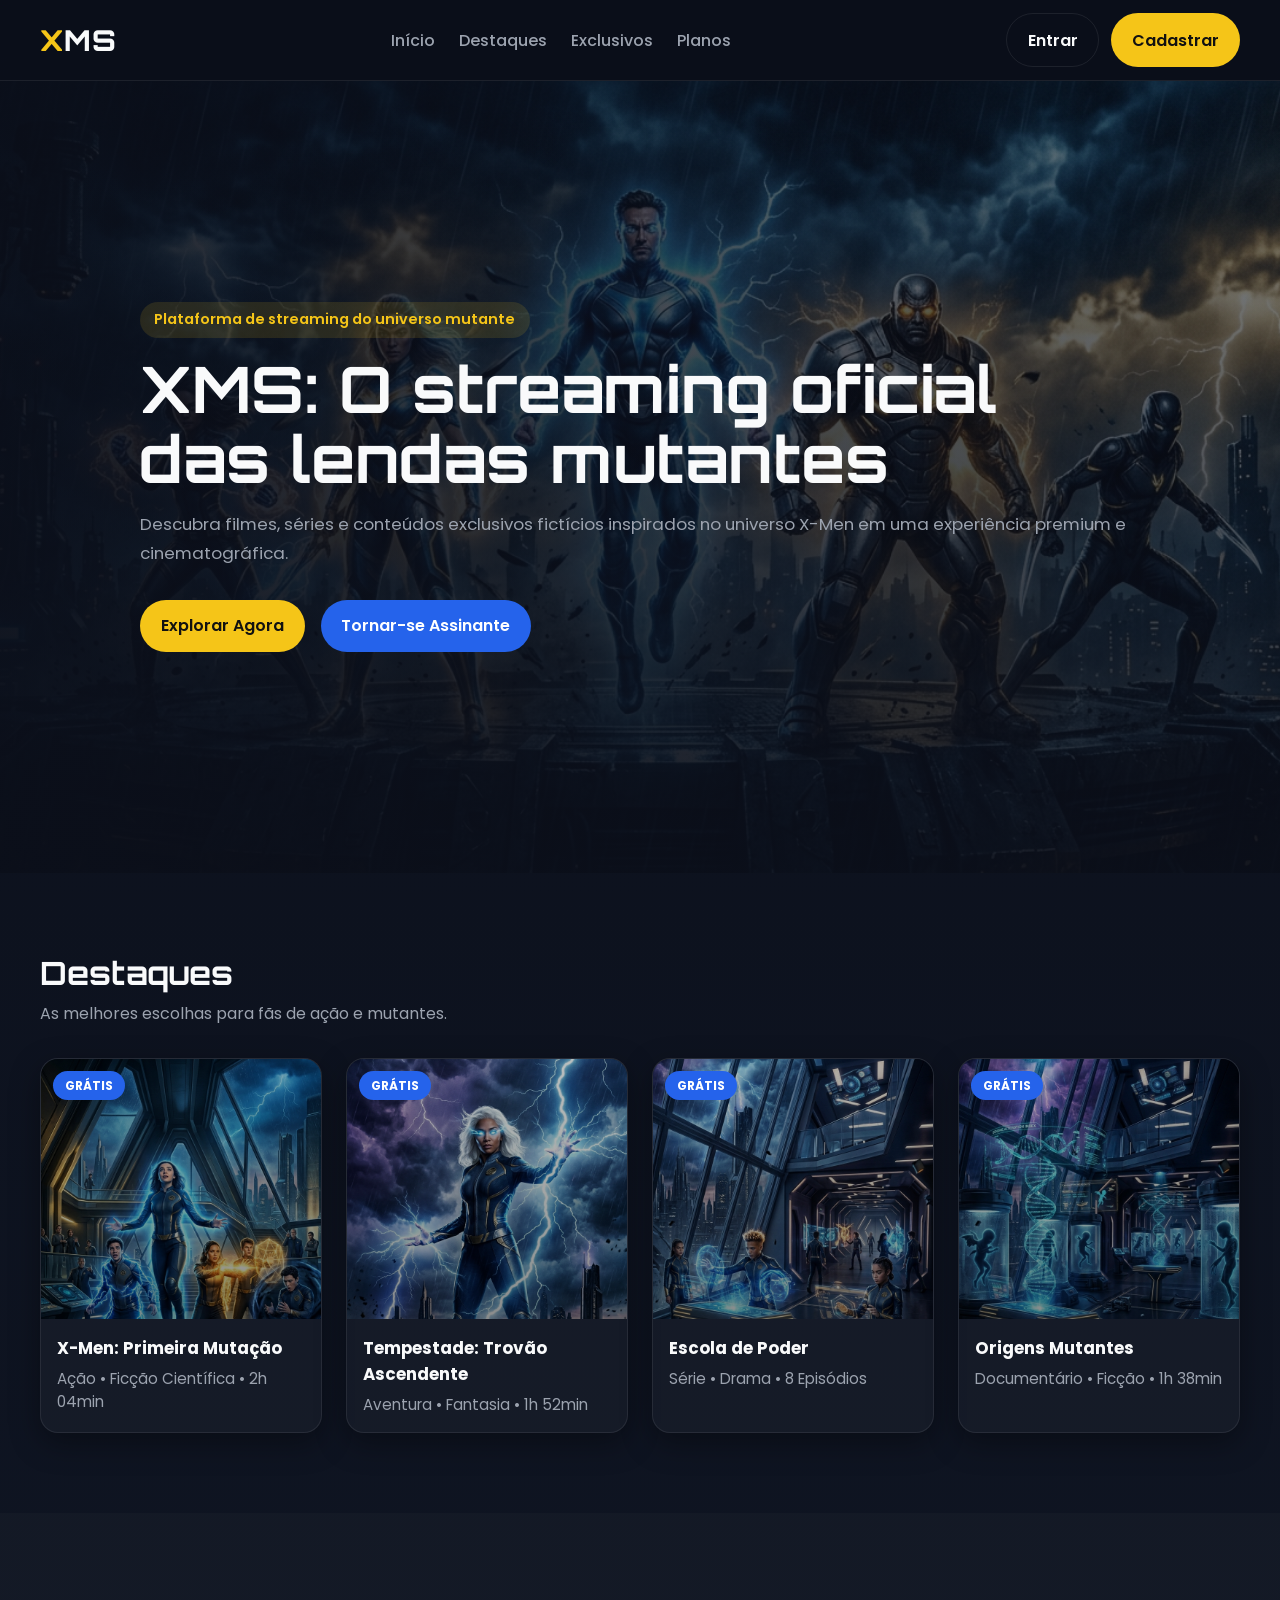
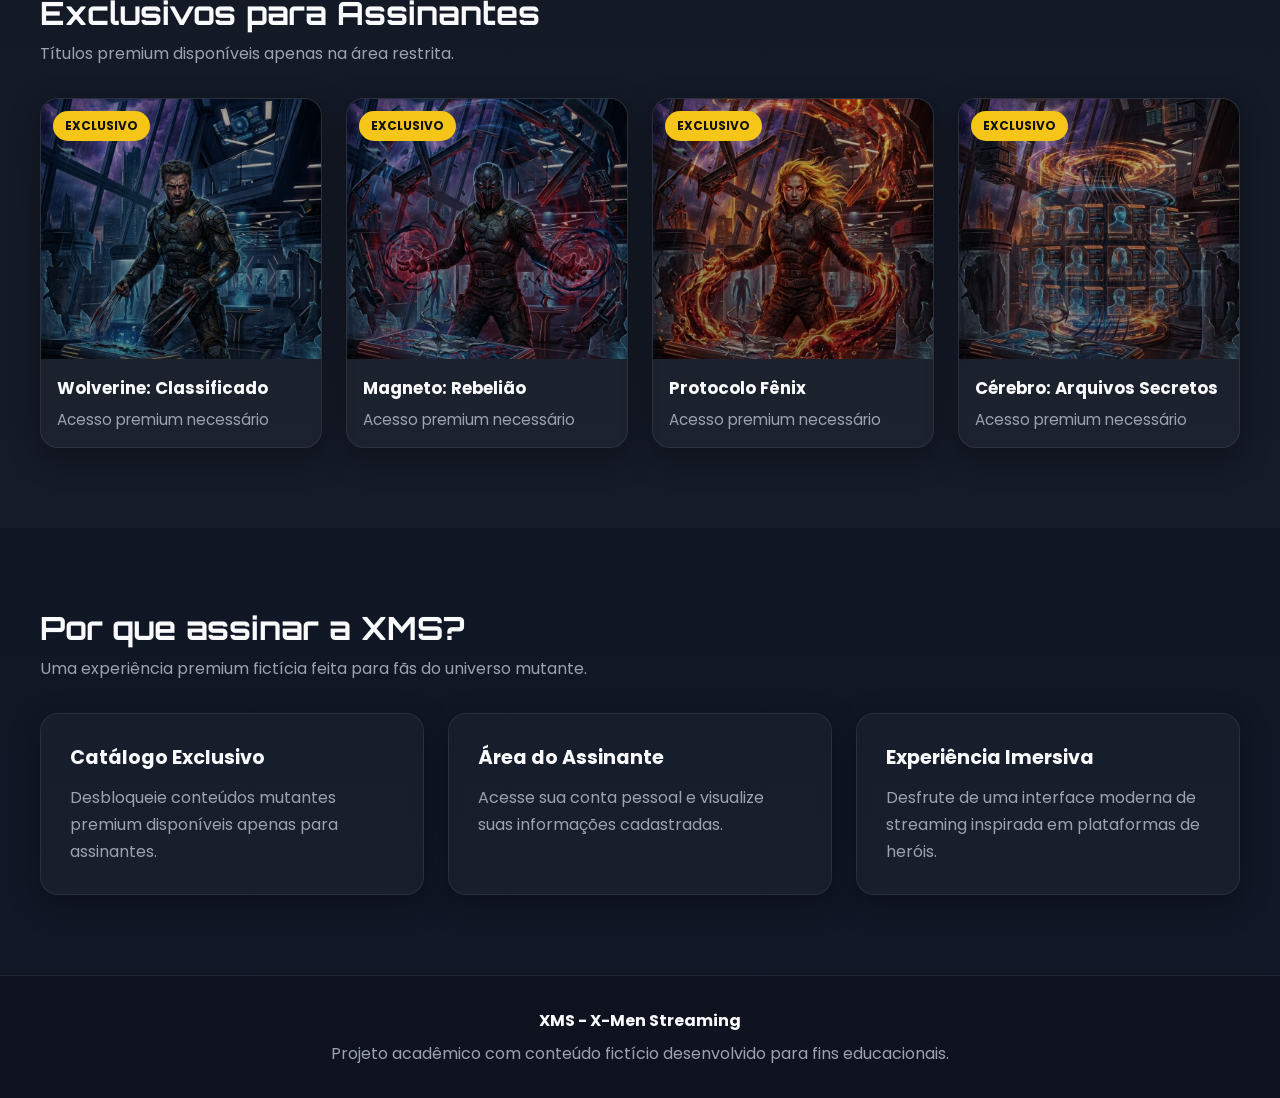
==== index.html @ 4f0c8105 "First  upload" ====
<!DOCTYPE html>
<html lang="pt-BR">
<head>
  <meta charset="UTF-8" />
  <meta name="viewport" content="width=device-width, initial-scale=1.0" />
  <title>XMS | X-Men Streaming</title>

  <link rel="preconnect" href="https://fonts.googleapis.com" />
  <link rel="preconnect" href="https://fonts.gstatic.com" crossorigin />
  <link href="https://fonts.googleapis.com/css2?family=Orbitron:wght@500;700;800&family=Poppins:wght@300;400;500;600;700&display=swap" rel="stylesheet" />

  <link rel="stylesheet" href="css/style.css" />
</head>
<body>
  <header class="header">
    <div class="container header-content">
      <a href="index.html" class="logo">
        <span class="logo-x">X</span>MS
      </a>

      <nav class="nav">
        <ul class="nav-list">
          <li><a href="#home">Início</a></li>
          <li><a href="#highlights">Destaques</a></li>
          <li><a href="#exclusive">Exclusivos</a></li>
          <li><a href="#plans">Planos</a></li>
        </ul>
      </nav>

      <div class="header-actions">
        <a href="login.html" class="btn btn-outline">Entrar</a>
        <a href="register.html" class="btn btn-primary">Cadastrar</a>
      </div>
    </div>
  </header>

  <main>
    <section class="hero" id="home">
      <div class="hero-overlay"></div>

      <div class="container hero-content">
        <span class="hero-tag">Plataforma de streaming do universo mutante</span>
        <h1>XMS: O streaming oficial das lendas mutantes</h1>
        <p>
          Descubra filmes, séries e conteúdos exclusivos fictícios inspirados no universo X-Men
          em uma experiência premium e cinematográfica.
        </p>

        <div class="hero-buttons">
          <a href="#highlights" class="btn btn-primary">Explorar Agora</a>
          <a href="register.html" class="btn btn-secondary">Tornar-se Assinante</a>
        </div>
      </div>
    </section>

    <section class="content-section" id="highlights">
      <div class="container">
        <div class="section-header">
          <h2>Destaques</h2>
          <p>As melhores escolhas para fãs de ação e mutantes.</p>
        </div>

        <div class="card-grid">
          <a href="first-mutation.html" class="content-card">
            <div class="card-image card-image-1">
              <span class="badge badge-free">GRÁTIS</span>
            </div>
            <div class="card-body">
              <h3>X-Men: Primeira Mutação</h3>
              <p>Ação • Ficção Científica • 2h 04min</p>
            </div>
          </a>

          <a href="storm-rising-thunder.html" class="content-card">
            <div class="card-image card-image-2">
              <span class="badge badge-free">GRÁTIS</span>
            </div>
            <div class="card-body">
              <h3>Tempestade: Trovão Ascendente</h3>
              <p>Aventura • Fantasia • 1h 52min</p>
            </div>
          </a>

          <a href="school-of-power.html" class="content-card">
            <div class="card-image card-image-3">
              <span class="badge badge-free">GRÁTIS</span>
            </div>
            <div class="card-body">
              <h3>Escola de Poder</h3>
              <p>Série • Drama • 8 Episódios</p>
            </div>
          </a>

          <a href="mutant-origins.html" class="content-card">
            <div class="card-image card-image-4">
              <span class="badge badge-free">GRÁTIS</span>
            </div>
            <div class="card-body">
              <h3>Origens Mutantes</h3>
              <p>Documentário • Ficção • 1h 38min</p>
            </div>
          </a>
        </div>
      </div>
    </section>

    <section class="content-section exclusive-section" id="exclusive">
      <div class="container">
        <div class="section-header">
          <h2>Exclusivos para Assinantes</h2>
          <p>Títulos premium disponíveis apenas na área restrita.</p>
        </div>

        <div class="card-grid">
          <a href="wolverine-classified.html" class="content-card">
            <div class="card-image card-image-5">
              <span class="badge badge-premium">EXCLUSIVO</span>
            </div>
            <div class="card-body">
              <h3>Wolverine: Classificado</h3>
              <p>Acesso premium necessário</p>
            </div>
          </a>

          <a href="magneto-rebellion.html" class="content-card">
            <div class="card-image card-image-6">
              <span class="badge badge-premium">EXCLUSIVO</span>
            </div>
            <div class="card-body">
              <h3>Magneto: Rebelião</h3>
              <p>Acesso premium necessário</p>
            </div>
          </a>

          <a href="phoenix-protocol.html" class="content-card">
            <div class="card-image card-image-7">
              <span class="badge badge-premium">EXCLUSIVO</span>
            </div>
            <div class="card-body">
              <h3>Protocolo Fênix</h3>
              <p>Acesso premium necessário</p>
            </div>
          </a>

          <a href="cerebro-secret-files.html" class="content-card">
            <div class="card-image card-image-8">
              <span class="badge badge-premium">EXCLUSIVO</span>
            </div>
            <div class="card-body">
              <h3>Cérebro: Arquivos Secretos</h3>
              <p>Acesso premium necessário</p>
            </div>
          </a>
        </div>
      </div>
    </section>

    <section class="plans-section" id="plans">
      <div class="container">
        <div class="section-header">
          <h2>Por que assinar a XMS?</h2>
          <p>Uma experiência premium fictícia feita para fãs do universo mutante.</p>
        </div>

        <div class="plans-grid">
          <article class="plan-card">
            <h3>Catálogo Exclusivo</h3>
            <p>Desbloqueie conteúdos mutantes premium disponíveis apenas para assinantes.</p>
          </article>

          <article class="plan-card">
            <h3>Área do Assinante</h3>
            <p>Acesse sua conta pessoal e visualize suas informações cadastradas.</p>
          </article>

          <article class="plan-card">
            <h3>Experiência Imersiva</h3>
            <p>Desfrute de uma interface moderna de streaming inspirada em plataformas de heróis.</p>
          </article>
        </div>
      </div>
    </section>
  </main>

  <footer class="footer">
    <div class="container footer-content">
      <p><strong>XMS - X-Men Streaming</strong></p>
      <p>Projeto acadêmico com conteúdo fictício desenvolvido para fins educacionais.</p>
    </div>
  </footer>
</body>
</html>
---- css/style.css ----
:root {
  --color-bg: #0b0f1a;
  --color-bg-secondary: #121a2b;
  --color-surface: #182235;
  --color-primary: #f5c518;
  --color-primary-dark: #d4a90f;
  --color-secondary: #2563eb;
  --color-text: #f9fafb;
  --color-text-muted: #9ca3af;
  --color-danger: #dc2626;
  --color-border: rgba(255, 255, 255, 0.08);
  --shadow-soft: 0 10px 30px rgba(0, 0, 0, 0.35);
  --radius-lg: 18px;
  --radius-md: 12px;
  --max-width: 1200px;
}

* {
  margin: 0;
  padding: 0;
  box-sizing: border-box;
}

html {
  scroll-behavior: smooth;
}

body {
  font-family: "Poppins", sans-serif;
  background: linear-gradient(180deg, #0b0f1a 0%, #111827 100%);
  color: var(--color-text);
}

img {
  max-width: 100%;
  display: block;
}

a {
  text-decoration: none;
  color: inherit;
}

ul {
  list-style: none;
}

.container {
  width: min(100% - 2rem, var(--max-width));
  margin: 0 auto;
}

.header {
  position: sticky;
  top: 0;
  z-index: 100;
  backdrop-filter: blur(10px);
  background: rgba(11, 15, 26, 0.85);
  border-bottom: 1px solid var(--color-border);
}

.header-content {
  min-height: 80px;
  display: flex;
  align-items: center;
  justify-content: space-between;
  gap: 1.5rem;
}

.logo {
  font-family: "Orbitron", sans-serif;
  font-size: 1.8rem;
  font-weight: 800;
  letter-spacing: 1px;
}

.logo-x {
  color: var(--color-primary);
}

.nav-list {
  display: flex;
  gap: 1.5rem;
}

.nav-list a {
  color: var(--color-text-muted);
  font-weight: 500;
  transition: 0.3s;
}

.nav-list a:hover {
  color: var(--color-text);
}

.header-actions {
  display: flex;
  gap: 0.75rem;
}

.btn {
  display: inline-flex;
  align-items: center;
  justify-content: center;
  padding: 0.85rem 1.3rem;
  border-radius: 999px;
  font-weight: 600;
  transition: 0.3s ease;
  cursor: pointer;
  border: none;
}

.btn-primary {
  background: var(--color-primary);
  color: #111;
}

.btn-primary:hover {
  background: var(--color-primary-dark);
  transform: translateY(-2px);
}

.btn-secondary {
  background: var(--color-secondary);
  color: white;
}

.btn-secondary:hover {
  transform: translateY(-2px);
}

.btn-outline {
  border: 1px solid var(--color-border);
  color: var(--color-text);
  background: transparent;
}

.btn-outline:hover {
  background: rgba(255, 255, 255, 0.06);
}

.hero {
  position: relative;
  min-height: 88vh;
  display: flex;
  align-items: center;
  background:
    linear-gradient(to right, rgba(11, 15, 26, 0.92), rgba(11, 15, 26, 0.45)),
    url("../assets/images/hero-bg.jpg") center top / cover no-repeat;
}

.hero-overlay {
  position: absolute;
  inset: 0;
  background: linear-gradient(to top, rgba(11, 15, 26, 0.85), transparent);
}

.hero-content {
  position: relative;
  z-index: 1;
  max-width: 650px;
}

.hero-tag {
  display: inline-block;
  margin-bottom: 1rem;
  padding: 0.45rem 0.9rem;
  border-radius: 999px;
  background: rgba(245, 197, 24, 0.12);
  color: var(--color-primary);
  font-size: 0.9rem;
  font-weight: 600;
}

.hero h1 {
  font-family: "Orbitron", sans-serif;
  font-size: clamp(2.2rem, 5vw, 4.5rem);
  line-height: 1.1;
  margin-bottom: 1rem;
}

.hero p {
  font-size: 1.05rem;
  color: var(--color-text-muted);
  margin-bottom: 2rem;
  line-height: 1.7;
}

.hero-buttons {
  display: flex;
  flex-wrap: wrap;
  gap: 1rem;
}

.content-section,
.plans-section {
  padding: 5rem 0;
}

.exclusive-section {
  background: rgba(255, 255, 255, 0.02);
}

.section-header {
  margin-bottom: 2rem;
}

.section-header h2 {
  font-family: "Orbitron", sans-serif;
  font-size: 2rem;
  margin-bottom: 0.5rem;
}

.section-header p {
  color: var(--color-text-muted);
}

.card-grid {
  display: grid;
  grid-template-columns: repeat(4, 1fr);
  gap: 1.5rem;
}

.content-card {
  background: rgba(255, 255, 255, 0.03);
  border: 1px solid var(--color-border);
  border-radius: var(--radius-lg);
  overflow: hidden;
  box-shadow: var(--shadow-soft);
  transition: 0.3s ease;
}

.content-card:hover {
  transform: translateY(-8px);
}

.card-image {
  position: relative;
  height: 260px;
  background-size: cover;
  background-position: center 30%;
}

.card-body {
  padding: 1rem;
}

.card-body h3 {
  margin-bottom: 0.4rem;
  font-size: 1.05rem;
}

.card-body p {
  color: var(--color-text-muted);
  font-size: 0.95rem;
}

.badge {
  position: absolute;
  top: 12px;
  left: 12px;
  padding: 0.35rem 0.75rem;
  border-radius: 999px;
  font-size: 0.75rem;
  font-weight: 700;
}

.badge-free {
  background: var(--color-secondary);
  color: white;
}

.badge-premium {
  background: var(--color-primary);
  color: #111;
}

.plans-grid {
  display: grid;
  grid-template-columns: repeat(3, 1fr);
  gap: 1.5rem;
}

.plan-card {
  background: rgba(255, 255, 255, 0.03);
  border: 1px solid var(--color-border);
  border-radius: var(--radius-lg);
  padding: 1.8rem;
  box-shadow: var(--shadow-soft);
}

.plan-card h3 {
  margin-bottom: 0.75rem;
  font-size: 1.2rem;
}

.plan-card p {
  color: var(--color-text-muted);
  line-height: 1.7;
}

.footer {
  padding: 2rem 0;
  border-top: 1px solid var(--color-border);
  background: rgba(0, 0, 0, 0.2);
}

.footer-content {
  text-align: center;
  color: var(--color-text-muted);
}

.footer-content p:first-child {
  color: var(--color-text);
  margin-bottom: 0.5rem;
}

/* Fictional image blocks */
.card-image-1 {
  background: linear-gradient(rgba(0,0,0,0.25), rgba(0,0,0,0.45)),
    url("../assets/images/card-1.jpg") center 30% /cover no-repeat;
}

.card-image-2 {
  background: linear-gradient(rgba(0,0,0,0.25), rgba(0,0,0,0.45)),
    url("../assets/images/card-2.jpg") center 30% /cover no-repeat;
}

.card-image-3 {
  background: linear-gradient(rgba(0,0,0,0.25), rgba(0,0,0,0.45)),
    url("../assets/images/card-3.jpg") center 30% /cover no-repeat;
}

.card-image-4 {
  background: linear-gradient(rgba(0,0,0,0.25), rgba(0,0,0,0.45)),
    url("../assets/images/card-4.jpg") center 30% /cover no-repeat;
}

.card-image-5 {
  background: linear-gradient(rgba(0,0,0,0.25), rgba(0,0,0,0.45)),
    url("../assets/images/card-5.jpg") center 30% /cover no-repeat;
}

.card-image-6 {
  background: linear-gradient(rgba(0,0,0,0.25), rgba(0,0,0,0.45)),
    url("../assets/images/card-6.jpg") center 30% /cover no-repeat;
}

.card-image-7 {
  background: linear-gradient(rgba(0,0,0,0.25), rgba(0,0,0,0.45)),
    url("../assets/images/card-7.jpg") center 30% /cover no-repeat;
}

.card-image-8 {
  background: linear-gradient(rgba(0,0,0,0.25), rgba(0,0,0,0.45)),
    url("../assets/images/card-8.jpg") center 30% /cover no-repeat;
}

@media (min-width: 1200px) {
  .hero-content, .hero-details-content {
    max-width: 1000px;
  }
}
@media (max-width: 992px) {
  .header-content {
    flex-wrap: wrap;
    padding: 1rem 0;
  }

  .nav {
    width: 100%;
  }

  .nav-list {
    justify-content: center;
    flex-wrap: wrap;
  }

  .header-actions {
    width: 100%;
    justify-content: center;
  }

  .card-grid {
    grid-template-columns: repeat(2, 1fr);
  }

  .plans-grid {
    grid-template-columns: 1fr;
  }
}

@media (max-width: 640px) {
  .hero {
    min-height: 78vh;
  }

  .hero h1 {
    font-size: 2.1rem;
  }

  .card-grid {
    grid-template-columns: 1fr;
  }

  .btn {
    width: 100%;
  }

  .hero-buttons {
    flex-direction: column;
  }
}
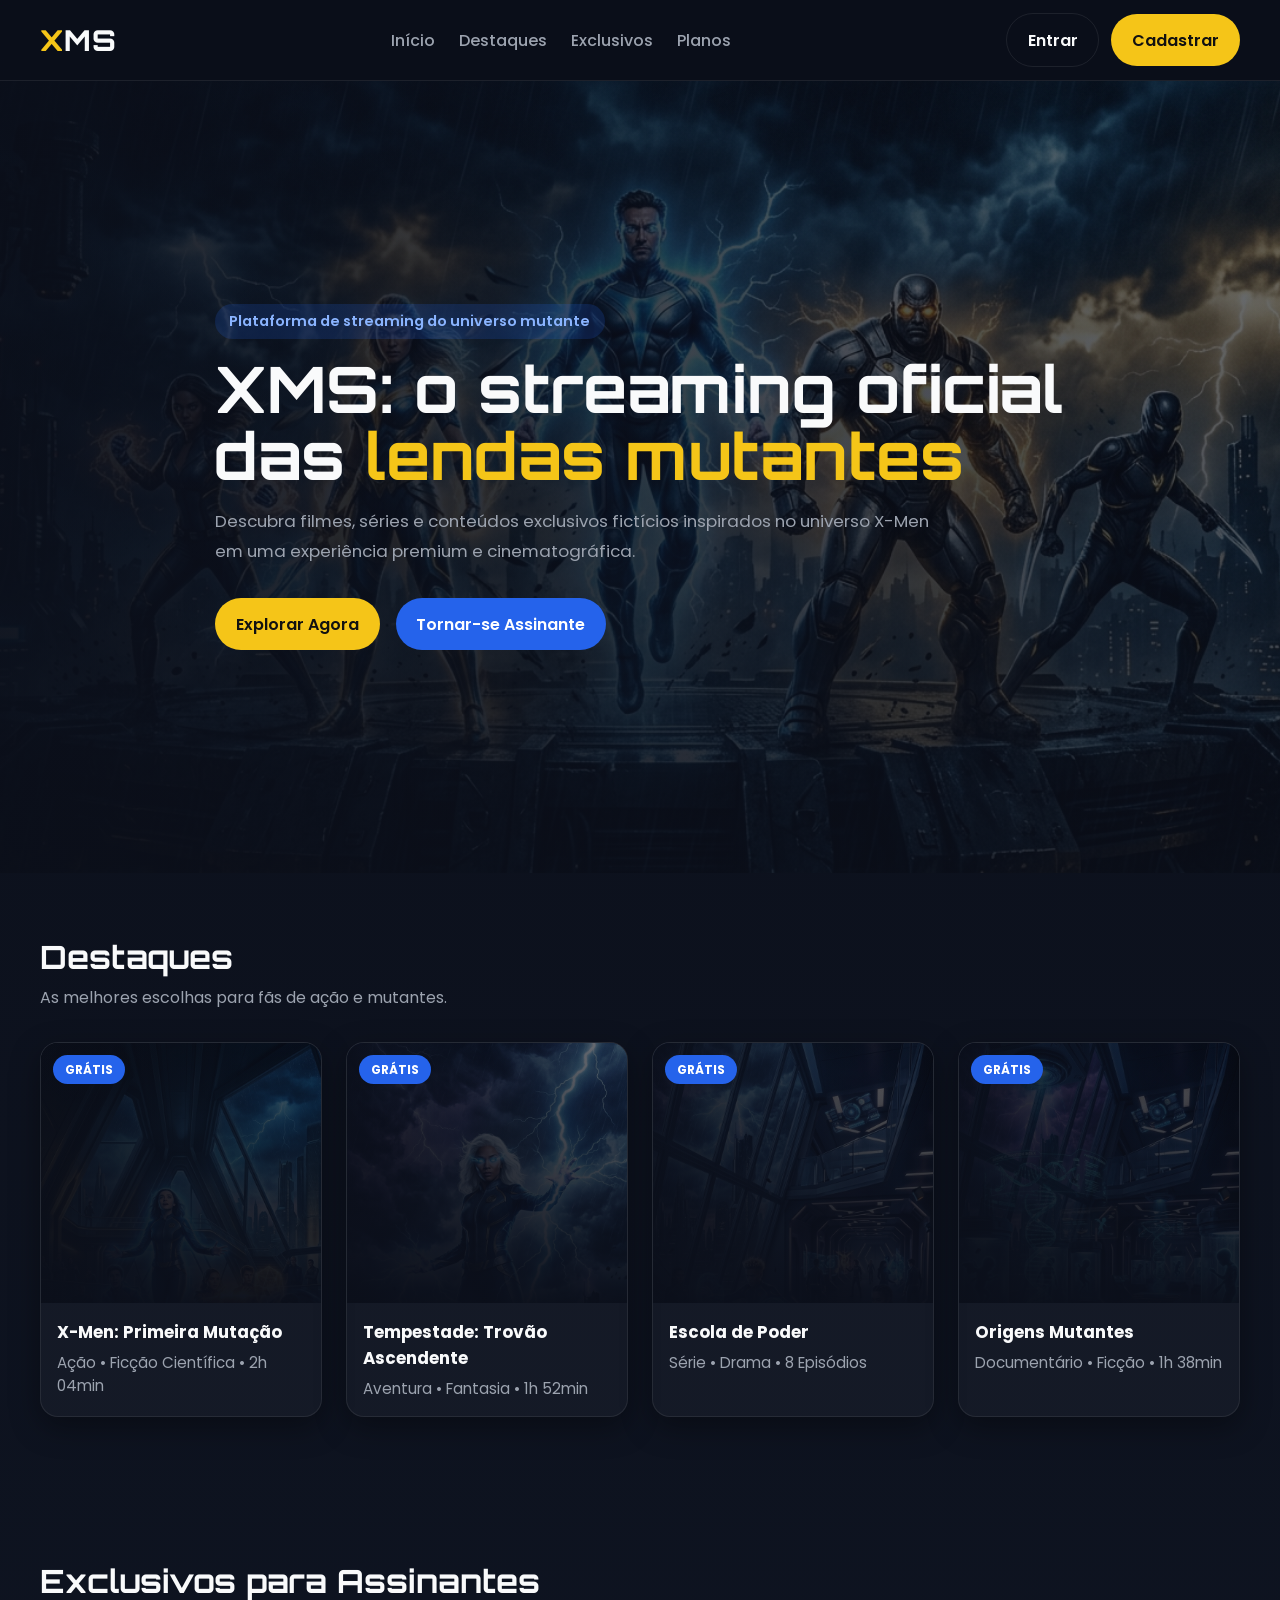
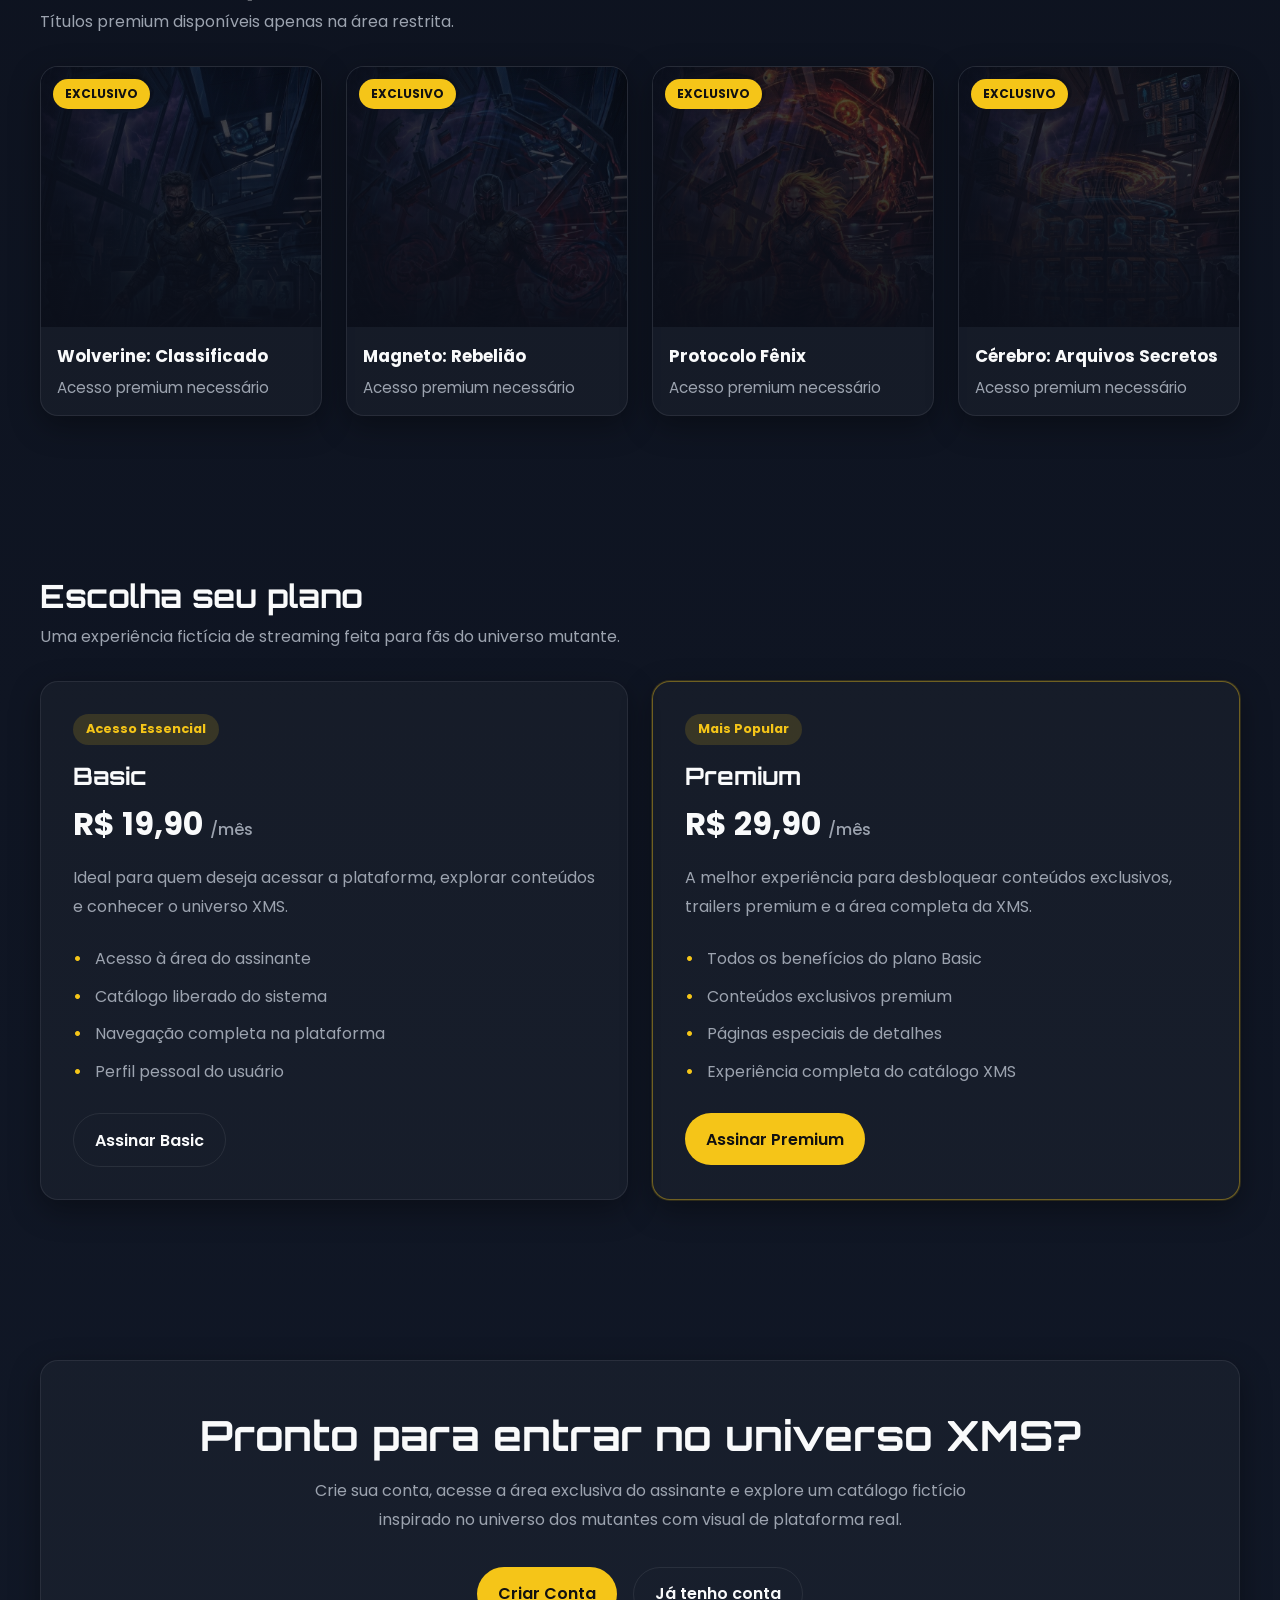
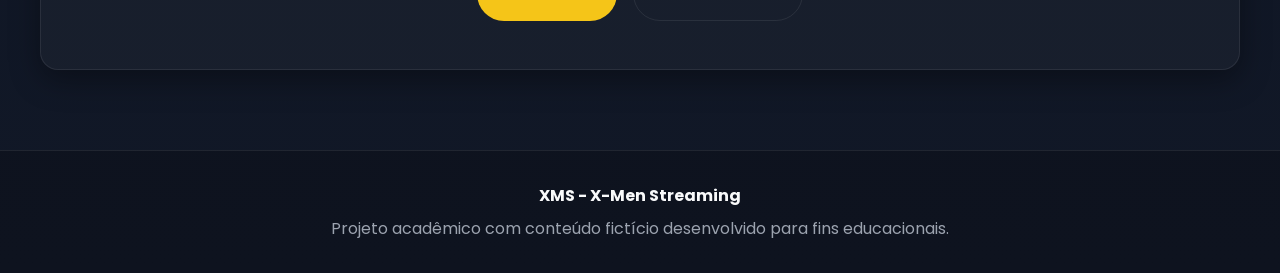
==== commit e4c65f6e: "CSS refactor and new details page" ====
--- a/index.html
+++ b/index.html
@@ -9,7 +9,9 @@
   <link rel="preconnect" href="https://fonts.gstatic.com" crossorigin />
   <link href="https://fonts.googleapis.com/css2?family=Orbitron:wght@500;700;800&family=Poppins:wght@300;400;500;600;700&display=swap" rel="stylesheet" />
 
-  <link rel="stylesheet" href="css/style.css" />
+  <link rel="stylesheet" href="css/global.css" />
+  <link rel="stylesheet" href="css/home.css" />
+  <link rel="stylesheet" href="css/media-assets.css" />
 </head>
 <body>
   <header class="header">
@@ -35,25 +37,27 @@
   </header>
 
   <main>
-    <section class="hero" id="home">
-      <div class="hero-overlay"></div>
-
+    <section class="hero bg-main-hero" id="home">
       <div class="container hero-content">
-        <span class="hero-tag">Plataforma de streaming do universo mutante</span>
-        <h1>XMS: O streaming oficial das lendas mutantes</h1>
-        <p>
+        <span class="hero-badge">Plataforma de streaming do universo mutante</span>
+
+        <h1 class="hero-title">
+          XMS: o streaming oficial das <span>lendas mutantes</span>
+        </h1>
+
+        <p class="hero-description">
           Descubra filmes, séries e conteúdos exclusivos fictícios inspirados no universo X-Men
           em uma experiência premium e cinematográfica.
         </p>
 
-        <div class="hero-buttons">
+        <div class="hero-actions">
           <a href="#highlights" class="btn btn-primary">Explorar Agora</a>
           <a href="register.html" class="btn btn-secondary">Tornar-se Assinante</a>
         </div>
       </div>
     </section>
 
-    <section class="content-section" id="highlights">
+    <section class="featured-section" id="highlights">
       <div class="container">
         <div class="section-header">
           <h2>Destaques</h2>
@@ -62,7 +66,7 @@
 
         <div class="card-grid">
           <a href="first-mutation.html" class="content-card">
-            <div class="card-image card-image-1">
+            <div class="card-image bg-poster-1">
               <span class="badge badge-free">GRÁTIS</span>
             </div>
             <div class="card-body">
@@ -72,7 +76,7 @@
           </a>
 
           <a href="storm-rising-thunder.html" class="content-card">
-            <div class="card-image card-image-2">
+            <div class="card-image bg-poster-2">
               <span class="badge badge-free">GRÁTIS</span>
             </div>
             <div class="card-body">
@@ -82,7 +86,7 @@
           </a>
 
           <a href="school-of-power.html" class="content-card">
-            <div class="card-image card-image-3">
+            <div class="card-image bg-poster-3">
               <span class="badge badge-free">GRÁTIS</span>
             </div>
             <div class="card-body">
@@ -92,7 +96,7 @@
           </a>
 
           <a href="mutant-origins.html" class="content-card">
-            <div class="card-image card-image-4">
+            <div class="card-image bg-poster-4">
               <span class="badge badge-free">GRÁTIS</span>
             </div>
             <div class="card-body">
@@ -104,7 +108,7 @@
       </div>
     </section>
 
-    <section class="content-section exclusive-section" id="exclusive">
+    <section class="featured-section" id="exclusive">
       <div class="container">
         <div class="section-header">
           <h2>Exclusivos para Assinantes</h2>
@@ -113,7 +117,7 @@
 
         <div class="card-grid">
           <a href="wolverine-classified.html" class="content-card">
-            <div class="card-image card-image-5">
+            <div class="card-image bg-poster-5">
               <span class="badge badge-premium">EXCLUSIVO</span>
             </div>
             <div class="card-body">
@@ -123,7 +127,7 @@
           </a>
 
           <a href="magneto-rebellion.html" class="content-card">
-            <div class="card-image card-image-6">
+            <div class="card-image bg-poster-6">
               <span class="badge badge-premium">EXCLUSIVO</span>
             </div>
             <div class="card-body">
@@ -133,7 +137,7 @@
           </a>
 
           <a href="phoenix-protocol.html" class="content-card">
-            <div class="card-image card-image-7">
+            <div class="card-image bg-poster-7">
               <span class="badge badge-premium">EXCLUSIVO</span>
             </div>
             <div class="card-body">
@@ -143,7 +147,7 @@
           </a>
 
           <a href="cerebro-secret-files.html" class="content-card">
-            <div class="card-image card-image-8">
+            <div class="card-image bg-poster-8">
               <span class="badge badge-premium">EXCLUSIVO</span>
             </div>
             <div class="card-body">
@@ -158,25 +162,59 @@
     <section class="plans-section" id="plans">
       <div class="container">
         <div class="section-header">
-          <h2>Por que assinar a XMS?</h2>
-          <p>Uma experiência premium fictícia feita para fãs do universo mutante.</p>
+          <h2>Escolha seu plano</h2>
+          <p>Uma experiência fictícia de streaming feita para fãs do universo mutante.</p>
         </div>
 
         <div class="plans-grid">
           <article class="plan-card">
-            <h3>Catálogo Exclusivo</h3>
-            <p>Desbloqueie conteúdos mutantes premium disponíveis apenas para assinantes.</p>
+            <span class="plan-tag">Acesso Essencial</span>
+            <h3 class="plan-title">Basic</h3>
+            <p class="plan-price">R$ 19,90 <span>/mês</span></p>
+            <p class="plan-description">
+              Ideal para quem deseja acessar a plataforma, explorar conteúdos e conhecer o universo XMS.
+            </p>
+            <ul class="plan-features">
+              <li>Acesso à área do assinante</li>
+              <li>Catálogo liberado do sistema</li>
+              <li>Navegação completa na plataforma</li>
+              <li>Perfil pessoal do usuário</li>
+            </ul>
+            <a href="register.html" class="btn btn-outline">Assinar Basic</a>
           </article>
 
-          <article class="plan-card">
-            <h3>Área do Assinante</h3>
-            <p>Acesse sua conta pessoal e visualize suas informações cadastradas.</p>
+          <article class="plan-card highlight">
+            <span class="plan-tag">Mais Popular</span>
+            <h3 class="plan-title">Premium</h3>
+            <p class="plan-price">R$ 29,90 <span>/mês</span></p>
+            <p class="plan-description">
+              A melhor experiência para desbloquear conteúdos exclusivos, trailers premium e a área completa da XMS.
+            </p>
+            <ul class="plan-features">
+              <li>Todos os benefícios do plano Basic</li>
+              <li>Conteúdos exclusivos premium</li>
+              <li>Páginas especiais de detalhes</li>
+              <li>Experiência completa do catálogo XMS</li>
+            </ul>
+            <a href="register.html" class="btn btn-primary">Assinar Premium</a>
           </article>
-
-          <article class="plan-card">
-            <h3>Experiência Imersiva</h3>
-            <p>Desfrute de uma interface moderna de streaming inspirada em plataformas de heróis.</p>
-          </article>
+        </div>
+      </div>
+    </section>
+
+    <section class="cta-section">
+      <div class="container">
+        <div class="cta-box">
+          <h2>Pronto para entrar no universo XMS?</h2>
+          <p>
+            Crie sua conta, acesse a área exclusiva do assinante e explore um catálogo fictício
+            inspirado no universo dos mutantes com visual de plataforma real.
+          </p>
+
+          <div class="cta-actions">
+            <a href="register.html" class="btn btn-primary">Criar Conta</a>
+            <a href="login.html" class="btn btn-outline">Já tenho conta</a>
+          </div>
         </div>
       </div>
     </section>
--- a/css/global.css
+++ b/css/global.css
@@ -0,0 +1,291 @@
+:root {
+  --color-bg: #0b0f1a;
+  --color-bg-secondary: #121a2b;
+  --color-surface: #182235;
+  --color-primary: #f5c518;
+  --color-primary-dark: #d4a90f;
+  --color-secondary: #2563eb;
+  --color-text: #f9fafb;
+  --color-text-muted: #9ca3af;
+  --color-border: rgba(255, 255, 255, 0.08);
+  --color-success: #22c55e;
+  --color-error: #ef4444;
+  --shadow-soft: 0 10px 30px rgba(0, 0, 0, 0.35);
+  --radius-lg: 18px;
+  --radius-md: 12px;
+  --max-width: 1200px;
+}
+
+* {
+  margin: 0;
+  padding: 0;
+  box-sizing: border-box;
+}
+
+html {
+  scroll-behavior: smooth;
+}
+
+body {
+  font-family: "Poppins", sans-serif;
+  background: linear-gradient(180deg, #0b0f1a 0%, #111827 100%);
+  color: var(--color-text);
+}
+
+img,
+video {
+  display: block;
+  max-width: 100%;
+}
+
+a {
+  text-decoration: none;
+  color: inherit;
+}
+
+ul {
+  list-style: none;
+}
+
+button,
+input,
+select,
+textarea {
+  font: inherit;
+}
+
+.container {
+  width: min(100% - 2rem, var(--max-width));
+  margin: 0 auto;
+}
+
+/* Header */
+.header {
+  position: sticky;
+  top: 0;
+  z-index: 100;
+  backdrop-filter: blur(10px);
+  background: rgba(11, 15, 26, 0.85);
+  border-bottom: 1px solid var(--color-border);
+}
+
+.header-content {
+  min-height: 80px;
+  display: flex;
+  align-items: center;
+  justify-content: space-between;
+  gap: 1.5rem;
+}
+
+.logo {
+  font-family: "Orbitron", sans-serif;
+  font-size: 1.8rem;
+  font-weight: 800;
+  letter-spacing: 1px;
+}
+
+.logo-x {
+  color: var(--color-primary);
+}
+
+.nav-list {
+  display: flex;
+  gap: 1.5rem;
+}
+
+.nav-list a {
+  color: var(--color-text-muted);
+  font-weight: 500;
+  transition: 0.3s ease;
+}
+
+.nav-list a:hover {
+  color: var(--color-text);
+}
+
+.header-actions {
+  display: flex;
+  align-items: center;
+  gap: 0.75rem;
+}
+
+/* Buttons */
+.btn {
+  display: inline-flex;
+  align-items: center;
+  justify-content: center;
+  padding: 0.85rem 1.3rem;
+  border-radius: 999px;
+  font-weight: 600;
+  transition: 0.3s ease;
+  cursor: pointer;
+  border: none;
+}
+
+.btn-primary {
+  background: var(--color-primary);
+  color: #111;
+}
+
+.btn-primary:hover {
+  background: var(--color-primary-dark);
+  transform: translateY(-2px);
+}
+
+.btn-secondary {
+  background: var(--color-secondary);
+  color: #fff;
+}
+
+.btn-secondary:hover {
+  transform: translateY(-2px);
+}
+
+.btn-outline {
+  background: transparent;
+  color: var(--color-text);
+  border: 1px solid var(--color-border);
+}
+
+.btn-outline:hover {
+  background: rgba(255, 255, 255, 0.06);
+}
+
+.btn-outline-danger {
+  background: transparent;
+  color: #fca5a5;
+  border: 1px solid rgba(239, 68, 68, 0.3);
+}
+
+.btn-outline-danger:hover {
+  background: rgba(239, 68, 68, 0.08);
+}
+
+/* Section headers */
+.section-header {
+  margin-bottom: 2rem;
+}
+
+.section-header h2,
+.section-title {
+  font-family: "Orbitron", sans-serif;
+  font-size: 2rem;
+  margin-bottom: 0.5rem;
+}
+
+.section-header p {
+  color: var(--color-text-muted);
+}
+
+/* Generic cards */
+.content-card {
+  display: block;
+  background: rgba(255, 255, 255, 0.03);
+  border: 1px solid var(--color-border);
+  border-radius: var(--radius-lg);
+  overflow: hidden;
+  box-shadow: var(--shadow-soft);
+  transition: 0.3s ease;
+}
+
+.content-card:hover {
+  transform: translateY(-8px);
+}
+
+.card-image {
+  position: relative;
+  height: 260px;
+  background-size: cover;
+  background-repeat: no-repeat;
+  background-position: center 15%;
+}
+
+.card-body {
+  padding: 1rem;
+}
+
+.card-body h3 {
+  margin-bottom: 0.4rem;
+  font-size: 1.05rem;
+}
+
+.card-body p {
+  color: var(--color-text-muted);
+  font-size: 0.95rem;
+}
+
+.badge {
+  position: absolute;
+  top: 12px;
+  left: 12px;
+  padding: 0.35rem 0.75rem;
+  border-radius: 999px;
+  font-size: 0.75rem;
+  font-weight: 700;
+}
+
+.badge-free {
+  background: var(--color-secondary);
+  color: #fff;
+}
+
+.badge-premium {
+  background: var(--color-primary);
+  color: #111;
+}
+
+/* Footer */
+.footer {
+  padding: 2rem 0;
+  border-top: 1px solid var(--color-border);
+  background: rgba(0, 0, 0, 0.2);
+}
+
+.footer-content {
+  text-align: center;
+  color: var(--color-text-muted);
+}
+
+.footer-content p:first-child {
+  color: var(--color-text);
+  margin-bottom: 0.5rem;
+}
+
+/* Utility */
+.text-muted {
+  color: var(--color-text-muted);
+}
+
+/* Responsive */
+@media (min-width: 1200px) {
+  .card-image {
+    background-position: center 12%;
+  }
+}
+
+@media (max-width: 992px) {
+  .header-content {
+    flex-wrap: wrap;
+    padding: 1rem 0;
+  }
+
+  .nav {
+    width: 100%;
+  }
+
+  .nav-list {
+    justify-content: center;
+    flex-wrap: wrap;
+  }
+
+  .header-actions {
+    width: 100%;
+    justify-content: center;
+  }
+}
+
+@media (max-width: 640px) {
+  .btn {
+    width: 100%;
+  }
+}
--- a/css/home.css
+++ b/css/home.css
@@ -0,0 +1,233 @@
+.hero {
+  position: relative;
+  min-height: 88vh;
+  display: flex;
+  align-items: center;
+  background-size: cover;
+  background-repeat: no-repeat;
+}
+
+.hero::after {
+  content: "";
+  position: absolute;
+  inset: 0;
+  background: linear-gradient(to top, rgba(11, 15, 26, 0.7), rgba(11, 15, 26, 0.15));
+}
+
+.hero-content {
+  position: relative;
+  z-index: 1;
+  max-width: 650px;
+}
+
+.hero-badge {
+  display: inline-block;
+  margin-bottom: 1rem;
+  padding: 0.45rem 0.9rem;
+  border-radius: 999px;
+  background: rgba(37, 99, 235, 0.18);
+  color: #8ab4ff;
+  font-size: 0.9rem;
+  font-weight: 600;
+}
+
+.hero-title {
+  font-family: "Orbitron", sans-serif;
+  font-size: clamp(2.4rem, 5vw, 4.6rem);
+  line-height: 1.05;
+  margin-bottom: 1rem;
+}
+
+.hero-title span {
+  color: var(--color-primary);
+}
+
+.hero-description {
+  font-size: 1.05rem;
+  line-height: 1.8;
+  color: var(--color-text-muted);
+  margin-bottom: 2rem;
+}
+
+.hero-actions {
+  display: flex;
+  flex-wrap: wrap;
+  gap: 1rem;
+}
+
+/* Sections */
+.featured-section,
+.plans-section,
+.cta-section {
+  padding: 5rem 0;
+}
+
+.featured-section {
+  padding-top: 4rem;
+}
+
+.card-grid {
+  display: grid;
+  grid-template-columns: repeat(4, 1fr);
+  gap: 1.5rem;
+}
+
+/* Plans */
+.plans-grid {
+  display: grid;
+  grid-template-columns: repeat(2, 1fr);
+  gap: 1.5rem;
+}
+
+.plan-card {
+  background: rgba(255, 255, 255, 0.03);
+  border: 1px solid var(--color-border);
+  border-radius: var(--radius-lg);
+  padding: 2rem;
+  box-shadow: var(--shadow-soft);
+  transition: 0.3s ease;
+}
+
+.plan-card:hover {
+  transform: translateY(-6px);
+}
+
+.plan-card.highlight {
+  border-color: rgba(245, 197, 24, 0.4);
+  box-shadow: 0 0 0 1px rgba(245, 197, 24, 0.15), var(--shadow-soft);
+}
+
+.plan-tag {
+  display: inline-block;
+  margin-bottom: 1rem;
+  padding: 0.4rem 0.8rem;
+  border-radius: 999px;
+  background: rgba(245, 197, 24, 0.15);
+  color: var(--color-primary);
+  font-size: 0.8rem;
+  font-weight: 700;
+}
+
+.plan-title {
+  font-family: "Orbitron", sans-serif;
+  font-size: 1.5rem;
+  margin-bottom: 0.6rem;
+}
+
+.plan-price {
+  font-size: 2rem;
+  font-weight: 700;
+  margin-bottom: 1rem;
+}
+
+.plan-price span {
+  font-size: 1rem;
+  color: var(--color-text-muted);
+  font-weight: 500;
+}
+
+.plan-description {
+  color: var(--color-text-muted);
+  line-height: 1.8;
+  margin-bottom: 1.5rem;
+}
+
+.plan-features {
+  display: grid;
+  gap: 0.8rem;
+  margin-bottom: 1.8rem;
+}
+
+.plan-features li {
+  color: var(--color-text-muted);
+  position: relative;
+  padding-left: 1.4rem;
+}
+
+.plan-features li::before {
+  content: "•";
+  position: absolute;
+  left: 0;
+  color: var(--color-primary);
+  font-weight: 700;
+}
+
+/* CTA */
+.cta-box {
+  text-align: center;
+  padding: 3rem 2rem;
+  border-radius: var(--radius-lg);
+  border: 1px solid var(--color-border);
+  background: rgba(255, 255, 255, 0.03);
+  box-shadow: var(--shadow-soft);
+}
+
+.cta-box h2 {
+  font-family: "Orbitron", sans-serif;
+  font-size: clamp(1.8rem, 4vw, 2.6rem);
+  margin-bottom: 1rem;
+}
+
+.cta-box p {
+  max-width: 700px;
+  margin: 0 auto 2rem;
+  color: var(--color-text-muted);
+  line-height: 1.8;
+}
+
+.cta-actions {
+  display: flex;
+  justify-content: center;
+  flex-wrap: wrap;
+  gap: 1rem;
+}
+
+/* Responsive */
+@media (min-width: 1200px) {
+  .hero-content {
+    max-width: 850px;
+  }
+
+  .hero-description {
+    max-width: 720px;
+  }
+}
+
+@media (max-width: 992px) {
+  .card-grid {
+    grid-template-columns: repeat(2, 1fr);
+  }
+
+  .plans-grid {
+    grid-template-columns: 1fr;
+  }
+
+  .hero {
+    min-height: 78vh;
+  }
+}
+
+@media (max-width: 640px) {
+  .hero {
+    min-height: 74vh;
+  }
+
+  .hero-actions,
+  .cta-actions {
+    flex-direction: column;
+  }
+
+  .card-grid {
+    grid-template-columns: 1fr;
+  }
+
+  .featured-section,
+  .plans-section,
+  .cta-section {
+    padding: 4rem 0;
+  }
+
+  .cta-box {
+    padding: 2rem 1.2rem;
+  }
+}
--- a/css/media-assets.css
+++ b/css/media-assets.css
@@ -0,0 +1,92 @@
+.bg-main-hero {
+  background-image:
+    linear-gradient(to right, rgba(11, 15, 26, 0.92), rgba(11, 15, 26, 0.45)),
+    url("../assets/images/hero-bg.jpg");
+  background-position: center 15%;
+}
+
+.bg-subscriber-hero {
+  background-image:
+    linear-gradient(to right, rgba(11, 15, 26, 0.90), rgba(11, 15, 26, 0.50)),
+    url("../assets/images/hero-bg.jpg");
+  background-position: center 15%;
+}
+
+.bg-poster-1 {
+  background-image:
+    linear-gradient(to top, rgba(11, 15, 26, 0.96), rgba(11, 15, 26, 0.25)),
+    linear-gradient(to right, rgba(11, 15, 26, 0.88), rgba(11, 15, 26, 0.45)),
+    url("../assets/images/card-1.jpg");
+  background-position: center 15%;
+}
+
+.bg-poster-2 {
+  background-image:
+    linear-gradient(to top, rgba(11, 15, 26, 0.96), rgba(11, 15, 26, 0.25)),
+    linear-gradient(to right, rgba(11, 15, 26, 0.88), rgba(11, 15, 26, 0.45)),
+    url("../assets/images/card-2.jpg");
+  background-position: center 15%;
+}
+
+.bg-poster-3 {
+  background-image:
+    linear-gradient(to top, rgba(11, 15, 26, 0.96), rgba(11, 15, 26, 0.25)),
+    linear-gradient(to right, rgba(11, 15, 26, 0.88), rgba(11, 15, 26, 0.45)),
+    url("../assets/images/card-3.jpg");
+  background-position: center 15%;
+}
+
+.bg-poster-4 {
+  background-image:
+    linear-gradient(to top, rgba(11, 15, 26, 0.96), rgba(11, 15, 26, 0.25)),
+    linear-gradient(to right, rgba(11, 15, 26, 0.88), rgba(11, 15, 26, 0.45)),
+    url("../assets/images/card-4.jpg");
+  background-position: center 15%;
+}
+
+.bg-poster-5 {
+  background-image:
+    linear-gradient(to top, rgba(11, 15, 26, 0.96), rgba(11, 15, 26, 0.25)),
+    linear-gradient(to right, rgba(11, 15, 26, 0.88), rgba(11, 15, 26, 0.45)),
+    url("../assets/images/card-5.jpg");
+  background-position: center 15%;
+}
+
+.bg-poster-6 {
+  background-image:
+    linear-gradient(to top, rgba(11, 15, 26, 0.96), rgba(11, 15, 26, 0.25)),
+    linear-gradient(to right, rgba(11, 15, 26, 0.88), rgba(11, 15, 26, 0.45)),
+    url("../assets/images/card-6.jpg");
+  background-position: center 15%;
+}
+
+.bg-poster-7 {
+  background-image:
+    linear-gradient(to top, rgba(11, 15, 26, 0.96), rgba(11, 15, 26, 0.25)),
+    linear-gradient(to right, rgba(11, 15, 26, 0.88), rgba(11, 15, 26, 0.45)),
+    url("../assets/images/card-7.jpg");
+  background-position: center 15%;
+}
+
+.bg-poster-8 {
+  background-image:
+    linear-gradient(to top, rgba(11, 15, 26, 0.96), rgba(11, 15, 26, 0.25)),
+    linear-gradient(to right, rgba(11, 15, 26, 0.88), rgba(11, 15, 26, 0.45)),
+    url("../assets/images/card-8.jpg");
+  background-position: center 15%;
+}
+
+@media (min-width: 1200px) {
+  .bg-main-hero,
+  .bg-subscriber-hero,
+  .bg-poster-1,
+  .bg-poster-2,
+  .bg-poster-3,
+  .bg-poster-4,
+  .bg-poster-5,
+  .bg-poster-6,
+  .bg-poster-7,
+  .bg-poster-8 {
+    background-position: center 12%;
+  }
+}
